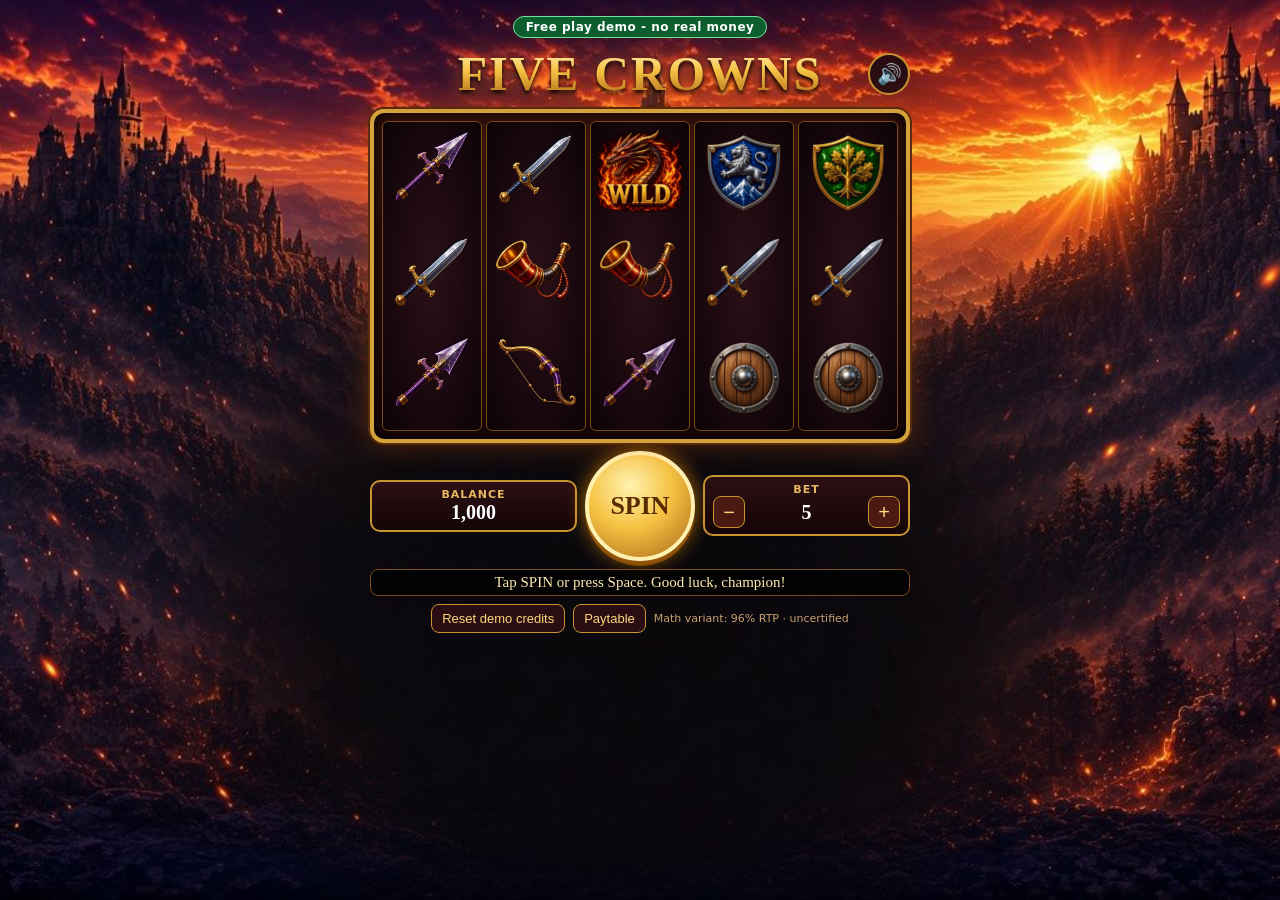
==== index.html @ b179dfea "Five Crowns free-play slot prototype" ====
<!doctype html>
<html lang="en"><head>
<meta charset="utf-8"><meta name="viewport" content="width=device-width,initial-scale=1,viewport-fit=cover">
<title>Five Crowns - Free Play Demo</title>
<link rel="icon" href="assets/symbols/crest_solenthia.png">
<link rel="stylesheet" href="style.css">
</head><body>
<div id="app">
  <div class="demo-label" id="demoLabel">Free play demo - no real money</div>
  <header><h1>FIVE CROWNS</h1><button id="mute" aria-label="Mute sound">🔊</button></header>
  <div id="machine">
    <div id="reels"></div>
    <svg id="lines" viewBox="0 0 500 300" preserveAspectRatio="none"></svg>
    <div id="winMsg"></div>
  </div>
  <div id="controls">
    <div class="box"><span>BALANCE</span><b id="balance">1,000</b></div>
    <button id="spin" aria-label="Spin">SPIN</button>
    <div class="box bet"><span>BET</span><div><button id="betDown" aria-label="Lower bet">−</button><b id="bet">5</b><button id="betUp" aria-label="Raise bet">+</button></div></div>
  </div>
  <div id="status">Tap SPIN or press Space. Good luck, champion!</div>
  <div id="footer"><button id="reset">Reset demo credits</button><button id="payBtn">Paytable</button><span id="variant"></span></div>
</div>
<div id="overlay" class="hidden"></div>
<canvas id="fx"></canvas>
<script src="math.js"></script><script src="configs.js"></script><script src="game.js"></script>
</body></html>
---- style.css ----
*{box-sizing:border-box;-webkit-tap-highlight-color:transparent}
html,body{margin:0;height:100%;background:#120608;color:#ffe9b0;font-family:Georgia,"Times New Roman",serif;overflow-x:hidden}
body{background:#120608 url(assets/background.jpg) center/cover fixed}
#app{max-width:560px;margin:0 auto;padding:8px 10px calc(14px + env(safe-area-inset-bottom));display:flex;flex-direction:column;gap:8px;min-height:100%}
.demo-label{align-self:center;background:#0d5e2e;color:#fff;border:1px solid #6fe39a;border-radius:20px;padding:3px 12px;font:bold 12px system-ui,sans-serif;letter-spacing:.5px}
header{display:flex;align-items:center;justify-content:center;position:relative}
h1{margin:0;font-size:clamp(30px,9vw,48px);letter-spacing:2px;background:linear-gradient(#fff6c8,#f5c242 45%,#a8661a);-webkit-background-clip:text;background-clip:text;color:transparent;filter:drop-shadow(0 3px 2px #000) drop-shadow(0 0 10px #ff7a1a88)}
#mute{position:absolute;right:0;font-size:20px;background:#2a0d12;border:2px solid #c9932e;border-radius:50%;width:42px;height:42px;color:#fff}
#machine{position:relative;padding:8px;border-radius:14px;background:linear-gradient(#3a1410,#1a0608);border:4px solid #d4a23a;box-shadow:0 0 0 2px #5a2a08,0 0 30px #ff6a0055,inset 0 0 20px #000}
#reels{display:grid;grid-template-columns:repeat(5,1fr);gap:4px;aspect-ratio:5/3}
.reel{position:relative;overflow:hidden;background:radial-gradient(#2b1018,#0c0306);border-radius:6px;border:1px solid #7a4a18}
.strip{position:absolute;left:0;right:0;top:0;will-change:transform}
.cell{height:calc(100% / 3);display:flex;align-items:center;justify-content:center}
.strip .cell{height:var(--ch)}
.cell img{width:92%;height:92%;object-fit:contain;pointer-events:none;user-select:none}
.reel.blur .strip{filter:blur(1.5px)}
.reel.antic{box-shadow:0 0 18px 4px #ffcf3a,inset 0 0 18px #ff9a00;border-color:#ffd54a}
.cell.win img{animation:glow .7s ease-in-out infinite alternate}
@keyframes glow{from{filter:drop-shadow(0 0 2px #fff6a0) brightness(1)}to{filter:drop-shadow(0 0 12px #ffd23a) drop-shadow(0 0 22px #ff8a00) brightness(1.35);transform:scale(1.07)}}
.cell.banner img{animation:unfurl .9s cubic-bezier(.2,1.6,.4,1) both, glow .6s .9s ease-in-out infinite alternate;transform-origin:top center}
@keyframes unfurl{0%{transform:scaleY(.1) rotate(-6deg)}60%{transform:scaleY(1.15) rotate(3deg)}100%{transform:scaleY(1)}}
#lines{position:absolute;inset:8px;width:calc(100% - 16px);height:calc(100% - 16px);pointer-events:none}
#lines polyline{fill:none;stroke-width:6;stroke-linecap:round;stroke-linejoin:round;filter:drop-shadow(0 0 4px #fff);animation:dash 1s linear infinite;stroke-dasharray:18 8}
@keyframes dash{to{stroke-dashoffset:-52}}
#winMsg{position:absolute;left:50%;top:50%;transform:translate(-50%,-50%) scale(0);font-size:clamp(26px,8vw,44px);font-weight:bold;color:#fff3b0;text-shadow:0 0 10px #ff9a00,0 3px 0 #6a2a00;pointer-events:none;transition:transform .35s cubic-bezier(.2,1.8,.4,1);white-space:nowrap}
#winMsg.show{transform:translate(-50%,-50%) scale(1)}
#controls{display:grid;grid-template-columns:1fr auto 1fr;gap:8px;align-items:center}
.box{background:linear-gradient(#2c0f14,#140507);border:2px solid #c9932e;border-radius:10px;padding:6px 8px;text-align:center}
.box span{display:block;font:bold 11px system-ui,sans-serif;color:#e8b860;letter-spacing:1px}
.box b{font-size:20px;color:#fff}
.bet div{display:flex;align-items:center;justify-content:space-between;gap:4px}
.bet button{width:32px;height:32px;border-radius:8px;border:1px solid #c9932e;background:#4a1a10;color:#ffd77a;font-size:20px}
#spin{width:110px;height:110px;border-radius:50%;font:bold 26px Georgia,serif;color:#5a2a00;background:radial-gradient(circle at 40% 30%,#fff3b0,#f5c242 45%,#a8661a);border:4px solid #fff0b0;box-shadow:0 0 20px #ff9a00aa,0 5px 0 #6a3a08;touch-action:manipulation}
#spin:active{transform:translateY(3px)}
#spin:disabled{filter:grayscale(.6) brightness(.7)}
#status{text-align:center;min-height:22px;font-size:15px;background:#000a;border:1px solid #7a4a18;border-radius:8px;padding:4px}
#footer{display:flex;gap:8px;justify-content:center;align-items:center;flex-wrap:wrap}
#footer button{background:#2a0d12;color:#ffd77a;border:1px solid #c9932e;border-radius:8px;padding:6px 10px;font-size:13px}
#variant{font:11px system-ui;color:#c9a070}
#overlay{position:fixed;inset:0;z-index:10;background:#000c;display:flex;align-items:center;justify-content:center;padding:10px;overflow:auto}
#overlay.hidden{display:none}
.panel{width:min(560px,100%);border:3px solid #d4a23a;border-radius:14px;background:#1a0608 center/cover;padding:12px;text-align:center;box-shadow:0 0 40px #ff6a0088}
.panel h2{margin:4px 0 8px;font-size:clamp(24px,7vw,36px);color:#ffd77a;text-shadow:0 2px 0 #000,0 0 12px #ff8a00}
.heroes{display:grid;grid-template-columns:repeat(5,1fr);gap:6px}
.hero{border:2px solid var(--c);border-radius:10px;overflow:hidden;background:#000;padding:0;color:#fff;box-shadow:0 0 10px var(--c);transition:transform .15s}
.hero:active,.hero:hover{transform:scale(1.05)}
.hero img{width:100%;display:block;aspect-ratio:238/520;object-fit:cover;object-position:top}
.hero small{display:block;font:10px system-ui;padding:3px 1px;background:#000b}
.duel{background-image:linear-gradient(#0007,#000a),url(assets/clash_bonus.jpg)}
.duel-top{display:grid;grid-template-columns:1fr auto 1fr;gap:8px;align-items:center}
.bar{height:16px;border:2px solid #d4a23a;border-radius:9px;background:#200;overflow:hidden}
.bar i{display:block;height:100%;width:50%;transition:width .5s ease-out}
.bar.morale i{background:linear-gradient(90deg,#1e6fff,#7ad0ff)}
.bar.health i{background:linear-gradient(90deg,#ff3a1a,#ffb040)}
.lbl{font:bold 11px system-ui;letter-spacing:1px}
.multbanner{font-size:clamp(34px,10vw,52px);font-weight:bold;color:#fff3b0;background:linear-gradient(#b0201a,#5a0a08);border:3px solid #ffd77a;border-radius:8px;padding:2px 16px;text-shadow:0 2px 0 #000;min-width:110px}
.multbanner.pop{animation:pop .4s}
@keyframes pop{50%{transform:scale(1.35)}}
.arena{display:grid;grid-template-columns:1fr 1fr;gap:10px;margin:12px 0;align-items:end;min-height:180px}
.fighter{position:relative;height:200px;border-radius:10px;background:#0006 center/contain no-repeat}
.fighter.horde{background-image:url(assets/symbols/wild_dragon.png)}
.fighter.hit{animation:hit .4s}
@keyframes hit{20%{transform:translateX(8px) rotate(3deg);filter:brightness(2) saturate(3)}60%{transform:translateX(-6px)}}
.fighter.lunge{animation:lunge .4s}
@keyframes lunge{40%{transform:translateX(30px) scale(1.06)}}
.spark{position:absolute;left:50%;top:40%;font-size:56px;transform:translate(-50%,-50%);animation:spark .6s forwards;pointer-events:none}
@keyframes spark{from{opacity:1;transform:translate(-50%,-50%) scale(.3)}to{opacity:0;transform:translate(-50%,-50%) scale(2)}}
.rounds{display:inline-block;font-size:20px;font-weight:bold;background:#000c;border:2px solid #d4a23a;border-radius:20px;padding:4px 16px}
.log{min-height:24px;margin:8px 0;font-size:16px}
.panel button.big{margin-top:8px;font:bold 20px Georgia;padding:10px 26px;border-radius:30px;border:3px solid #fff0b0;background:linear-gradient(#f5c242,#a8661a);color:#3a1a00}
.paytable{display:grid;grid-template-columns:repeat(3,1fr);gap:6px;font:12px system-ui;text-align:left}
.paytable div{display:flex;gap:4px;align-items:center;background:#0008;border-radius:6px;padding:3px}
.paytable img{width:38px;height:38px}
#fx{position:fixed;inset:0;width:100%;height:100%;pointer-events:none;z-index:20}
.unfurl-banner{position:fixed;top:-10%;width:22vw;max-width:130px;z-index:15;animation:drop 1.4s cubic-bezier(.2,1.5,.4,1) forwards;transform-origin:top}
@keyframes drop{0%{transform:translateY(-100%) scaleY(.2)}70%{transform:translateY(60vh) scaleY(1.1)}100%{transform:translateY(55vh) scaleY(1)}}
@media (min-width:700px){#app{padding-top:16px}}
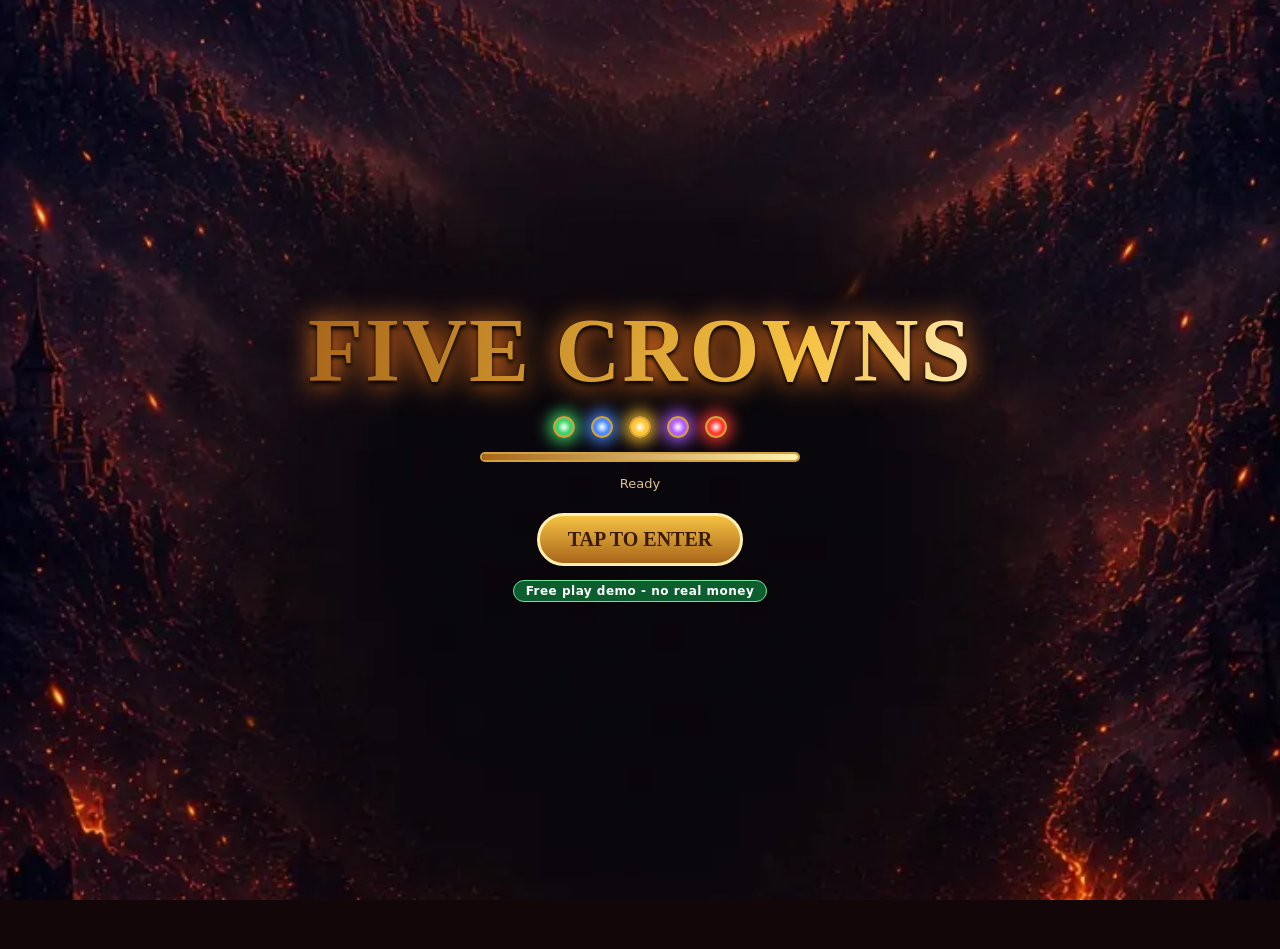
==== commit dfd8e308: "Platinum finish: Crown Collector + PICK JACKPOT, three-act bonus, cinematic chain, procedural audio," ====
--- a/index.html
+++ b/index.html
@@ -1,27 +1,71 @@
 <!doctype html>
 <html lang="en"><head>
 <meta charset="utf-8"><meta name="viewport" content="width=device-width,initial-scale=1,viewport-fit=cover">
-<title>Five Crowns - Free Play Demo</title>
+<meta name="theme-color" content="#120608">
+<title>Free Play Demo</title>
+<script src="title.js"></script>
 <link rel="icon" href="assets/symbols/crest_solenthia.png">
+<link rel="preload" href="assets/reel_frame.webp" as="image">
 <link rel="stylesheet" href="style.css">
 </head><body>
-<div id="app">
+<div id="bgL" class="bg"></div><div id="bgP" class="bg"></div>
+<canvas id="embers"></canvas>
+
+<div id="app" class="pre">
   <div class="demo-label" id="demoLabel">Free play demo - no real money</div>
-  <header><h1>FIVE CROWNS</h1><button id="mute" aria-label="Mute sound">🔊</button></header>
-  <div id="machine">
-    <div id="reels"></div>
-    <svg id="lines" viewBox="0 0 500 300" preserveAspectRatio="none"></svg>
-    <div id="winMsg"></div>
+  <header><h1 class="logo" data-title></h1></header>
+  <div id="stage">
+    <div id="machine">
+      <div id="reels"></div>
+      <svg id="lines" viewBox="0 0 500 300" preserveAspectRatio="none"></svg>
+      <img id="frame" src="assets/reel_frame.webp" alt="" draggable="false">
+      <div id="sheen"></div>
+      <div id="crowns" aria-label="Crown meters"><i></i><i></i><i></i><i></i><i></i></div>
+      <div id="gems"><i></i><i></i><i></i><i></i><i></i></div>
+    </div>
   </div>
+  <div id="ladder" aria-label="Jackpot ladder"></div>
+  <div id="winBanner" aria-live="polite"></div>
   <div id="controls">
     <div class="box"><span>BALANCE</span><b id="balance">1,000</b></div>
     <button id="spin" aria-label="Spin">SPIN</button>
     <div class="box bet"><span>BET</span><div><button id="betDown" aria-label="Lower bet">−</button><b id="bet">5</b><button id="betUp" aria-label="Raise bet">+</button></div></div>
   </div>
+  <div id="toolbar">
+    <button id="autoBtn" class="tb">AUTO</button>
+    <button id="turboBtn" class="tb" aria-pressed="false">⚡ TURBO</button>
+    <button id="musicBtn" class="tb" aria-pressed="true">♫ MUSIC</button>
+    <button id="sfxBtn" class="tb" aria-pressed="true">🔊 SFX</button>
+  </div>
   <div id="status">Tap SPIN or press Space. Good luck, champion!</div>
-  <div id="footer"><button id="reset">Reset demo credits</button><button id="payBtn">Paytable</button><span id="variant"></span></div>
+  <div id="footer">
+    <button id="reset" class="fbtn">↺ Reset credits</button>
+    <button id="payBtn" class="fbtn">📜 Paytable</button>
+    <button id="histBtn" class="fbtn">🏆 Win history</button>
+  </div>
+  <div id="meta"><span id="counter">Spins 0 · Hits 0</span> · <span id="variant"></span></div>
 </div>
+
 <div id="overlay" class="hidden"></div>
+<div id="cine" class="hidden"></div>
+<div id="celebrate" class="hidden"></div>
+<div id="flash"></div>
 <canvas id="fx"></canvas>
-<script src="math.js"></script><script src="configs.js"></script><script src="game.js"></script>
+
+<div id="loader">
+  <video id="introVideo" muted playsinline preload="auto"></video>
+  <div id="loadCode">
+    <h1 class="logo forge" data-title></h1>
+    <div class="lgems"><i style="--g:#3fd46a"></i><i style="--g:#4a8cff"></i><i style="--g:#ffc531"></i><i style="--g:#b45cff"></i><i style="--g:#ff3b30"></i></div>
+    <div class="lbar"><i id="lbarFill"></i></div>
+    <div id="lpct">Loading 0%</div>
+    <button id="enter" class="big hidden">TAP TO ENTER</button>
+    <div class="demo-label">Free play demo - no real money</div>
+  </div>
+  <button id="skipIntro" class="skip">Skip ▸▸</button>
+</div>
+
+<script src="features.js"></script>
+<script src="math.js"></script><script src="configs.js"></script>
+<script src="fx.js"></script><script src="audio.js"></script><script src="game.js"></script>
 </body></html>
--- a/style.css
+++ b/style.css
@@ -1,77 +1,275 @@
 *{box-sizing:border-box;-webkit-tap-highlight-color:transparent}
-html,body{margin:0;height:100%;background:#120608;color:#ffe9b0;font-family:Georgia,"Times New Roman",serif;overflow-x:hidden}
-body{background:#120608 url(assets/background.jpg) center/cover fixed}
-#app{max-width:560px;margin:0 auto;padding:8px 10px calc(14px + env(safe-area-inset-bottom));display:flex;flex-direction:column;gap:8px;min-height:100%}
-.demo-label{align-self:center;background:#0d5e2e;color:#fff;border:1px solid #6fe39a;border-radius:20px;padding:3px 12px;font:bold 12px system-ui,sans-serif;letter-spacing:.5px}
-header{display:flex;align-items:center;justify-content:center;position:relative}
-h1{margin:0;font-size:clamp(30px,9vw,48px);letter-spacing:2px;background:linear-gradient(#fff6c8,#f5c242 45%,#a8661a);-webkit-background-clip:text;background-clip:text;color:transparent;filter:drop-shadow(0 3px 2px #000) drop-shadow(0 0 10px #ff7a1a88)}
-#mute{position:absolute;right:0;font-size:20px;background:#2a0d12;border:2px solid #c9932e;border-radius:50%;width:42px;height:42px;color:#fff}
-#machine{position:relative;padding:8px;border-radius:14px;background:linear-gradient(#3a1410,#1a0608);border:4px solid #d4a23a;box-shadow:0 0 0 2px #5a2a08,0 0 30px #ff6a0055,inset 0 0 20px #000}
-#reels{display:grid;grid-template-columns:repeat(5,1fr);gap:4px;aspect-ratio:5/3}
-.reel{position:relative;overflow:hidden;background:radial-gradient(#2b1018,#0c0306);border-radius:6px;border:1px solid #7a4a18}
+html,body{margin:0;min-height:100%;background:#120608;color:#ffe9b0;font-family:Georgia,"Times New Roman",serif;overflow-x:hidden;overscroll-behavior:none}
+button{font-family:inherit;cursor:pointer;touch-action:manipulation}
+.hidden{display:none!important}
+/* ---------- backgrounds (orientation crossfade, JS aligns the dark band to the reels) ---------- */
+.bg{position:fixed;left:0;top:0;width:100vw;height:100vh;background-repeat:no-repeat;transition:opacity .8s ease;z-index:-2;will-change:opacity}
+#bgL{background-image:url(assets/background.webp)}
+#bgP{background-image:url(assets/background_portrait.webp)}
+body.portrait #bgL,body.landscape #bgP{opacity:0}
+#embers{position:fixed;inset:0;width:100vw;height:100vh;z-index:-1;pointer-events:none}
+/* ---------- layout ---------- */
+#app{max-width:640px;margin:0 auto;padding:6px 10px calc(10px + env(safe-area-inset-bottom));display:flex;flex-direction:column;gap:7px;min-height:100svh;transition:opacity .4s}
+#app.pre{opacity:0}
+#app.orient{opacity:.35}
+.demo-label{align-self:center;background:#0d5e2e;color:#fff;border:1px solid #6fe39a;border-radius:20px;padding:3px 12px;font:bold 12px system-ui,sans-serif;letter-spacing:.5px;text-align:center}
+header{display:flex;justify-content:center}
+.logo{margin:0;font-size:clamp(30px,9vw,50px);letter-spacing:2px;background:linear-gradient(100deg,#a8661a 0%,#f5c242 30%,#fff8d8 45%,#f5c242 60%,#a8661a 100%);background-size:250% 100%;-webkit-background-clip:text;background-clip:text;color:transparent;filter:drop-shadow(0 3px 2px #000) drop-shadow(0 0 10px #ff7a1a88);animation:logosheen 5s linear infinite}
+@keyframes logosheen{from{background-position:120% 0}to{background-position:-130% 0}}
+#stage{display:flex;justify-content:center}
+#machine{position:relative;flex:none;width:min(122vw,780px,calc((100svh - 300px) * 1.7778));aspect-ratio:1280/720;margin:-2% 0}
+#reels{position:absolute;left:12.66%;top:19.31%;width:74.53%;height:67.78%;display:grid;grid-template-columns:repeat(5,1fr);column-gap:.94%;background:radial-gradient(#2b1018,#090204)}
+#frame{position:absolute;inset:0;width:100%;height:100%;pointer-events:none;user-select:none;filter:drop-shadow(0 6px 12px #000c)}
+#sheen{position:absolute;inset:0;pointer-events:none;-webkit-mask:url(assets/reel_frame.webp) center/100% 100%;mask:url(assets/reel_frame.webp) center/100% 100%;background:linear-gradient(105deg,transparent 35%,#fff9 48%,#fff 50%,#fff9 52%,transparent 65%);background-size:300% 100%;mix-blend-mode:overlay;animation:sheen 6s ease-in-out infinite}
+@keyframes sheen{0%,60%{background-position:120% 0}100%{background-position:-120% 0}}
+#gems i{position:absolute;width:5%;aspect-ratio:1;border-radius:50%;transform:translate(-50%,-50%);pointer-events:none;opacity:0;background:radial-gradient(#fff 0,var(--g) 35%,transparent 70%);mix-blend-mode:screen}
+#gems i:nth-child(1){left:22.1%;top:13.9%;--g:#3fd46a}#gems i:nth-child(2){left:35.7%;top:15%;--g:#4a8cff}#gems i:nth-child(3){left:49.7%;top:13.9%;--g:#ffc531;width:7%}#gems i:nth-child(4){left:64%;top:15%;--g:#b45cff}#gems i:nth-child(5){left:77.9%;top:13.9%;--g:#ff3b30}
+#gems.pulse i{animation:gem .7s ease-out}
+#gems.pulse i:nth-child(2){animation-delay:.06s}#gems.pulse i:nth-child(3){animation-delay:.12s}#gems.pulse i:nth-child(4){animation-delay:.18s}#gems.pulse i:nth-child(5){animation-delay:.24s}
+@keyframes gem{0%{opacity:0;transform:translate(-50%,-50%) scale(.5)}35%{opacity:1;transform:translate(-50%,-50%) scale(1.8)}100%{opacity:0;transform:translate(-50%,-50%) scale(1)}}
+/* ---------- reels ---------- */
+.reel{position:relative;overflow:hidden;contain:strict}
 .strip{position:absolute;left:0;right:0;top:0;will-change:transform}
-.cell{height:calc(100% / 3);display:flex;align-items:center;justify-content:center}
-.strip .cell{height:var(--ch)}
-.cell img{width:92%;height:92%;object-fit:contain;pointer-events:none;user-select:none}
-.reel.blur .strip{filter:blur(1.5px)}
-.reel.antic{box-shadow:0 0 18px 4px #ffcf3a,inset 0 0 18px #ff9a00;border-color:#ffd54a}
-.cell.win img{animation:glow .7s ease-in-out infinite alternate}
-@keyframes glow{from{filter:drop-shadow(0 0 2px #fff6a0) brightness(1)}to{filter:drop-shadow(0 0 12px #ffd23a) drop-shadow(0 0 22px #ff8a00) brightness(1.35);transform:scale(1.07)}}
-.cell.banner img{animation:unfurl .9s cubic-bezier(.2,1.6,.4,1) both, glow .6s .9s ease-in-out infinite alternate;transform-origin:top center}
+.cell{height:var(--ch,33.33%);display:flex;align-items:center;justify-content:center;position:relative}
+.cell img{width:96%;height:96%;object-fit:contain;pointer-events:none;user-select:none}
+.reel.spinning .cell img{transform:scaleY(1.18);opacity:.82;filter:brightness(1.1)}
+.reel.spinning::after{content:"";position:absolute;inset:0;background:linear-gradient(#000a,transparent 22%,transparent 78%,#000a);pointer-events:none}
+.reel.antic{box-shadow:inset 0 0 18px 6px #ffcf3a}
+.reel.antic::before{content:"";position:absolute;inset:0;z-index:2;pointer-events:none;background:linear-gradient(0deg,transparent,#ffb40055,transparent);background-size:100% 200%;animation:anticbeam .5s linear infinite}
+@keyframes anticbeam{from{background-position:0 0}to{background-position:0 -200%}}
+.reel.drop .strip{animation:reeldrop .55s cubic-bezier(.3,1.5,.5,1) both}
+@keyframes reeldrop{from{transform:translateY(-110%)}}
+.cell.land img{animation:land .38s cubic-bezier(.3,1.8,.5,1)}
+@keyframes land{0%{transform:translateY(-8%) scale(.92);filter:brightness(1.8)}100%{transform:none;filter:none}}
+.cell.win img{animation:pulse .75s ease-in-out infinite alternate}
+.cell.win.crest img{animation:crestpulse .6s ease-in-out infinite alternate}
+@keyframes pulse{from{filter:drop-shadow(0 0 2px #fff6a0)}to{filter:drop-shadow(0 0 10px #ffd23a) drop-shadow(0 0 18px #ff8a00) brightness(1.3);transform:scale(1.07)}}
+@keyframes crestpulse{from{transform:scale(1);filter:drop-shadow(0 0 3px #fff)}to{transform:scale(1.13);filter:drop-shadow(0 0 14px #ffe066) drop-shadow(0 0 26px #ff9a00) brightness(1.4)}}
+.cell.dim img{opacity:.35;filter:grayscale(.5)}
+.cell.banner img{animation:unfurl .9s cubic-bezier(.2,1.6,.4,1) both;transform-origin:top center}
+.cell.bflash img{animation:bflash .3s ease-in-out 4 alternate}
 @keyframes unfurl{0%{transform:scaleY(.1) rotate(-6deg)}60%{transform:scaleY(1.15) rotate(3deg)}100%{transform:scaleY(1)}}
-#lines{position:absolute;inset:8px;width:calc(100% - 16px);height:calc(100% - 16px);pointer-events:none}
-#lines polyline{fill:none;stroke-width:6;stroke-linecap:round;stroke-linejoin:round;filter:drop-shadow(0 0 4px #fff);animation:dash 1s linear infinite;stroke-dasharray:18 8}
-@keyframes dash{to{stroke-dashoffset:-52}}
-#winMsg{position:absolute;left:50%;top:50%;transform:translate(-50%,-50%) scale(0);font-size:clamp(26px,8vw,44px);font-weight:bold;color:#fff3b0;text-shadow:0 0 10px #ff9a00,0 3px 0 #6a2a00;pointer-events:none;transition:transform .35s cubic-bezier(.2,1.8,.4,1);white-space:nowrap}
-#winMsg.show{transform:translate(-50%,-50%) scale(1)}
+@keyframes bflash{from{filter:brightness(1)}to{filter:brightness(2.2) drop-shadow(0 0 16px #ffd23a);transform:scale(1.12)}}
+.firecol{position:absolute;inset:0;z-index:3;pointer-events:none;background:url(assets/vfx/dragonfire.jpg) center/cover;mix-blend-mode:screen;animation:firecol 1.3s ease-out forwards}
+@keyframes firecol{0%{opacity:0;transform:translateY(60%) scaleY(.4)}25%{opacity:1}100%{opacity:0;transform:translateY(-40%) scaleY(1.3)}}
+#lines{position:absolute;left:12.66%;top:19.31%;width:74.53%;height:67.78%;pointer-events:none;overflow:visible}
+#lines .glow{fill:none;stroke-width:16;stroke-opacity:.45;stroke-linecap:round;stroke-linejoin:round;filter:blur(3px)}
+#lines .core{fill:none;stroke:#fff;stroke-width:4;stroke-linecap:round;stroke-linejoin:round}
+#lines .draw{stroke-dasharray:1000;stroke-dashoffset:1000;animation:draw .5s ease-out forwards}
+@keyframes draw{to{stroke-dashoffset:0}}
+/* ---------- win banner ---------- */
+#winBanner{align-self:center;min-height:38px;padding:2px 22px;font-size:clamp(20px,6vw,30px);font-weight:bold;color:#fff3b0;text-shadow:0 0 10px #ff9a00,0 2px 0 #6a2a00;background:linear-gradient(90deg,transparent,#7a1a0acc 15%,#b0301a 50%,#7a1a0acc 85%,transparent);transform:scaleX(0);transition:transform .3s cubic-bezier(.2,1.6,.4,1);white-space:nowrap}
+#winBanner.show{transform:scaleX(1)}
+/* ---------- controls ---------- */
 #controls{display:grid;grid-template-columns:1fr auto 1fr;gap:8px;align-items:center}
 .box{background:linear-gradient(#2c0f14,#140507);border:2px solid #c9932e;border-radius:10px;padding:6px 8px;text-align:center}
 .box span{display:block;font:bold 11px system-ui,sans-serif;color:#e8b860;letter-spacing:1px}
-.box b{font-size:20px;color:#fff}
+.box b{font-size:20px;color:#fff;font-variant-numeric:tabular-nums}
 .bet div{display:flex;align-items:center;justify-content:space-between;gap:4px}
-.bet button{width:32px;height:32px;border-radius:8px;border:1px solid #c9932e;background:#4a1a10;color:#ffd77a;font-size:20px}
-#spin{width:110px;height:110px;border-radius:50%;font:bold 26px Georgia,serif;color:#5a2a00;background:radial-gradient(circle at 40% 30%,#fff3b0,#f5c242 45%,#a8661a);border:4px solid #fff0b0;box-shadow:0 0 20px #ff9a00aa,0 5px 0 #6a3a08;touch-action:manipulation}
+.bet button{width:36px;height:36px;border-radius:8px;border:1px solid #c9932e;background:#4a1a10;color:#ffd77a;font-size:22px}
+#spin{width:104px;height:104px;border-radius:50%;font:bold 26px Georgia,serif;color:#5a2a00;background:radial-gradient(circle at 40% 30%,#fff3b0,#f5c242 45%,#a8661a);border:4px solid #fff0b0;box-shadow:0 0 20px #ff9a00aa,0 5px 0 #6a3a08}
 #spin:active{transform:translateY(3px)}
+#spin.stop{background:radial-gradient(circle at 40% 30%,#ffb0a0,#d0301a 45%,#6a0a08);color:#fff;border-color:#ffc0b0}
+#spin.auto{font-size:18px}
 #spin:disabled{filter:grayscale(.6) brightness(.7)}
-#status{text-align:center;min-height:22px;font-size:15px;background:#000a;border:1px solid #7a4a18;border-radius:8px;padding:4px}
-#footer{display:flex;gap:8px;justify-content:center;align-items:center;flex-wrap:wrap}
-#footer button{background:#2a0d12;color:#ffd77a;border:1px solid #c9932e;border-radius:8px;padding:6px 10px;font-size:13px}
-#variant{font:11px system-ui;color:#c9a070}
+#toolbar{display:flex;gap:6px;justify-content:center;flex-wrap:wrap}
+.tb{background:#2a0d12;color:#ffd77a;border:2px solid #8a5a20;border-radius:20px;padding:7px 12px;font:bold 13px system-ui,sans-serif}
+.tb[aria-pressed=true]{background:#5a2a08;border-color:#ffd77a;color:#fff;box-shadow:0 0 8px #ffb40088}
+.tb.on{background:#0d5e2e;border-color:#6fe39a;color:#fff}
+#status{text-align:center;min-height:24px;font-size:15px;background:#000b;border:1px solid #7a4a18;border-radius:8px;padding:4px}
+#footer{display:flex;gap:8px;justify-content:center;flex-wrap:wrap}
+.fbtn{background:linear-gradient(#f5c242,#a8661a);color:#2a1000;border:2px solid #fff0b0;border-radius:10px;padding:10px 14px;font:bold 15px system-ui,sans-serif;min-height:44px;box-shadow:0 3px 0 #5a3008}
+#meta{text-align:center;font:12px system-ui;color:#e0c090}
+/* ---------- overlays / panels ---------- */
 #overlay{position:fixed;inset:0;z-index:10;background:#000c;display:flex;align-items:center;justify-content:center;padding:10px;overflow:auto}
-#overlay.hidden{display:none}
-.panel{width:min(560px,100%);border:3px solid #d4a23a;border-radius:14px;background:#1a0608 center/cover;padding:12px;text-align:center;box-shadow:0 0 40px #ff6a0088}
+.panel{width:min(640px,100%);border:3px solid #d4a23a;border-radius:14px;background:#1a0608;padding:12px;text-align:center;box-shadow:0 0 40px #ff6a0088;animation:slidein .35s cubic-bezier(.2,1.2,.4,1) both}
+.panel.out{animation:slideout .25s ease-in both}
+@keyframes slidein{from{transform:translateY(40px) scale(.96);opacity:0}}
+@keyframes slideout{to{transform:translateY(40px) scale(.96);opacity:0}}
 .panel h2{margin:4px 0 8px;font-size:clamp(24px,7vw,36px);color:#ffd77a;text-shadow:0 2px 0 #000,0 0 12px #ff8a00}
-.heroes{display:grid;grid-template-columns:repeat(5,1fr);gap:6px}
-.hero{border:2px solid var(--c);border-radius:10px;overflow:hidden;background:#000;padding:0;color:#fff;box-shadow:0 0 10px var(--c);transition:transform .15s}
-.hero:active,.hero:hover{transform:scale(1.05)}
-.hero img{width:100%;display:block;aspect-ratio:238/520;object-fit:cover;object-position:top}
-.hero small{display:block;font:10px system-ui;padding:3px 1px;background:#000b}
-.duel{background-image:linear-gradient(#0007,#000a),url(assets/clash_bonus.jpg)}
-.duel-top{display:grid;grid-template-columns:1fr auto 1fr;gap:8px;align-items:center}
-.bar{height:16px;border:2px solid #d4a23a;border-radius:9px;background:#200;overflow:hidden}
-.bar i{display:block;height:100%;width:50%;transition:width .5s ease-out}
+.panel .big,#loader .big{margin-top:8px;font:bold 20px Georgia;padding:12px 28px;border-radius:30px;border:3px solid #fff0b0;background:linear-gradient(#f5c242,#a8661a);color:#3a1a00}
+.paytable{display:grid;grid-template-columns:repeat(2,1fr);gap:6px;font:13px system-ui;text-align:left}
+.paytable div{display:flex;gap:6px;align-items:center;background:#0008;border-radius:6px;padding:3px}
+.paytable img{width:44px;height:44px}
+.opts{display:flex;gap:8px;justify-content:center;flex-wrap:wrap;margin:8px 0}
+.opts button{font:bold 18px system-ui;padding:10px 16px;border-radius:10px;border:2px solid #d4a23a;background:#3a1410;color:#ffd77a;min-width:64px}
+.opts label{font:15px system-ui;display:flex;gap:6px;align-items:center}
+.opts select{font:15px system-ui;padding:4px}
+.hist{max-height:50vh;overflow:auto;text-align:left;font:14px system-ui}
+.hist div{display:flex;justify-content:space-between;border-bottom:1px solid #5a2a18;padding:5px 2px}
+/* ---------- cinematic layer (bonus) ---------- */
+#cine{position:fixed;inset:0;z-index:12;background:#000;overflow:hidden;display:flex;flex-direction:column;align-items:center;justify-content:center;touch-action:manipulation}
+#cine video,#loader video{position:absolute;inset:0;width:100%;height:100%;object-fit:cover;object-position:center}
+.skip{position:absolute;right:12px;top:calc(12px + env(safe-area-inset-top));z-index:30;background:#000a;color:#fff;border:1px solid #fff8;border-radius:20px;padding:8px 14px;font:bold 14px system-ui}
+.speedhint{position:absolute;left:50%;bottom:calc(14px + env(safe-area-inset-bottom));transform:translateX(-50%);z-index:30;font:12px system-ui;color:#fffa;background:#0008;padding:4px 10px;border-radius:12px;white-space:nowrap}
+.push{position:absolute;inset:-5%;background:url(assets/bonus_transition_notext.webp) center/cover;animation:push 2.6s cubic-bezier(.5,0,.2,1) forwards}
+@keyframes push{0%{transform:scale(1.05);filter:brightness(.4)}40%{filter:brightness(1.2)}100%{transform:scale(2.2);filter:brightness(1.8)}}
+.ctitle{position:relative;z-index:2;font-size:clamp(40px,12vw,96px);text-align:center;line-height:.95;font-weight:bold;color:transparent;background:linear-gradient(#fff8d8,#f5c242 50%,#a8661a);-webkit-background-clip:text;background-clip:text;filter:drop-shadow(0 4px 2px #000) drop-shadow(0 0 22px #ff9a00);animation:ctitle 2.4s cubic-bezier(.2,1.4,.4,1) both}
+@keyframes ctitle{0%{transform:scale(3);opacity:0}25%{transform:scale(1);opacity:1}85%{transform:scale(1.08);opacity:1}100%{transform:scale(1.4);opacity:0}}
+.burn{position:absolute;inset:0;z-index:3;pointer-events:none;background:radial-gradient(circle,transparent 0,transparent var(--r),#ff9a00 calc(var(--r) + 2%),#3a0800 calc(var(--r) + 6%),#000 calc(var(--r) + 9%))}
+.gate{position:absolute;top:0;bottom:0;width:51%;background:url(assets/bonus_transition_notext.webp) center/cover;z-index:5}
+.gate.l{left:0;background-position:left center;animation:gatel .7s cubic-bezier(.6,0,.4,1) both}
+.gate.r{right:0;background-position:right center;animation:gater .7s cubic-bezier(.6,0,.4,1) both}
+@keyframes gatel{from{transform:translateX(-100%)}}@keyframes gater{from{transform:translateX(100%)}}
+.scene{position:relative;width:min(1100px,100%);max-height:100%;overflow:auto;padding:10px;text-align:center;animation:slideL .5s cubic-bezier(.2,1.1,.4,1) both}
+@keyframes slideL{from{transform:translateX(100%);opacity:0}}
+.scene h2{margin:4px 0;font-size:clamp(26px,7vw,48px);color:#ffd77a;text-shadow:0 3px 0 #000,0 0 14px #ff8a00}
+.callout{display:inline-block;margin:4px;padding:6px 14px;border-radius:8px;font:bold clamp(14px,4vw,20px) system-ui;letter-spacing:1px;animation:callout .8s cubic-bezier(.2,1.8,.4,1) both}
+.callout.rounds{background:#0d5e2e;border:2px solid #6fe39a;color:#fff}
+.callout.shield{background:#123a7a;border:2px solid #7ab0ff;color:#fff}
+@keyframes callout{from{transform:scale(0) rotate(-8deg)}}
+.hs{position:relative;width:100%;aspect-ratio:1280/620;background:url(assets/hero_select_bg_notitle.webp) center/100% 100%;border-radius:10px;box-shadow:0 0 30px #000}
+.hs button{position:absolute;top:0;height:95%;width:19%;background:transparent;border:0;border-radius:14px;padding:0}
+.hs button:hover,.hs button:focus-visible,.hs button.picked{box-shadow:0 0 0 3px #fff,0 0 30px 8px var(--c)}
+.hs button.picked{animation:picked .6s ease-out}
+@keyframes picked{40%{transform:scale(1.08);filter:brightness(1.8)}}
+.hcap{display:grid;grid-template-columns:repeat(5,1fr);gap:4px;margin-top:6px}
+.hcap div{background:#000c;border:2px solid var(--c);border-radius:8px;padding:4px 2px;font:bold clamp(11px,3.2vw,16px) system-ui;color:#fff;line-height:1.25}
+.hcap small{display:block;font-weight:normal;font-size:clamp(10px,2.8vw,13px);color:var(--c)}
+.note{font:13px system-ui;opacity:.85;margin:6px 0 0}
+/* versus */
+.vs{position:absolute;inset:0;display:grid;grid-template-columns:1fr auto 1fr;align-items:center;background:radial-gradient(#5a1a08,#000 70%)}
+.vs .side{display:flex;flex-direction:column;align-items:center;gap:8px}
+.vs .side img{height:min(60vh,70vw);max-width:44vw;object-fit:contain}
+.vs .hero img{border-radius:12px;border:3px solid var(--c);box-shadow:0 0 30px var(--c);object-fit:cover;height:min(52vh,60vw);aspect-ratio:220/370}
+.vs .hero{animation:vsL .5s cubic-bezier(.2,1.2,.4,1) both}.vs .horde{animation:vsR .5s .15s cubic-bezier(.2,1.2,.4,1) both}
+@keyframes vsL{from{transform:translateX(-120%)}}@keyframes vsR{from{transform:translateX(120%)}}
+.vs .name{font:bold clamp(14px,4vw,24px) Georgia;color:#fff;text-shadow:0 2px 0 #000;background:#000a;padding:4px 10px;border-radius:6px;text-align:center}
+.vs .vsword{font:bold clamp(50px,16vw,120px) Georgia;color:#ffd77a;text-shadow:0 0 20px #ff5a00,0 4px 0 #000;animation:vsslam .5s .45s cubic-bezier(.2,1.8,.4,1) both}
+@keyframes vsslam{from{transform:scale(4);opacity:0}}
+/* duel */
+.duel{position:absolute;inset:0;background:#000 url(assets/duel_arena_bg_balanced.webp) center/cover;display:flex;flex-direction:column;padding:calc(8px + env(safe-area-inset-top)) 6% calc(8px + env(safe-area-inset-bottom))}
+.hud{display:grid;grid-template-columns:1fr auto 1fr;gap:10px;align-items:start}
+.hud .grp{display:flex;flex-direction:column;gap:3px}
+.lbl{font:bold clamp(10px,2.8vw,13px) system-ui;letter-spacing:1px;color:#fff;text-shadow:0 1px 2px #000;text-align:left}
+.grp.right .lbl{text-align:right}
+.bar{height:14px;border:2px solid #d4a23a;border-radius:9px;background:#200a;overflow:hidden}
+.bar i{display:block;height:100%;width:100%;transition:width .5s ease-out;transform-origin:left}
 .bar.morale i{background:linear-gradient(90deg,#1e6fff,#7ad0ff)}
-.bar.health i{background:linear-gradient(90deg,#ff3a1a,#ffb040)}
-.lbl{font:bold 11px system-ui;letter-spacing:1px}
-.multbanner{font-size:clamp(34px,10vw,52px);font-weight:bold;color:#fff3b0;background:linear-gradient(#b0201a,#5a0a08);border:3px solid #ffd77a;border-radius:8px;padding:2px 16px;text-shadow:0 2px 0 #000;min-width:110px}
+.bar.hp i{background:linear-gradient(90deg,#20b040,#a0ff60)}
+.bar.horde i{background:linear-gradient(90deg,#ff3a1a,#ffb040)}
+.multbanner{font-size:clamp(30px,9vw,56px);font-weight:bold;color:#fff3b0;background:linear-gradient(#b0201a,#5a0a08);border:3px solid #ffd77a;border-radius:8px;padding:0 14px;text-shadow:0 2px 0 #000;min-width:100px;text-align:center}
 .multbanner.pop{animation:pop .4s}
 @keyframes pop{50%{transform:scale(1.35)}}
-.arena{display:grid;grid-template-columns:1fr 1fr;gap:10px;margin:12px 0;align-items:end;min-height:180px}
-.fighter{position:relative;height:200px;border-radius:10px;background:#0006 center/contain no-repeat}
-.fighter.horde{background-image:url(assets/symbols/wild_dragon.png)}
-.fighter.hit{animation:hit .4s}
-@keyframes hit{20%{transform:translateX(8px) rotate(3deg);filter:brightness(2) saturate(3)}60%{transform:translateX(-6px)}}
-.fighter.lunge{animation:lunge .4s}
-@keyframes lunge{40%{transform:translateX(30px) scale(1.06)}}
-.spark{position:absolute;left:50%;top:40%;font-size:56px;transform:translate(-50%,-50%);animation:spark .6s forwards;pointer-events:none}
-@keyframes spark{from{opacity:1;transform:translate(-50%,-50%) scale(.3)}to{opacity:0;transform:translate(-50%,-50%) scale(2)}}
-.rounds{display:inline-block;font-size:20px;font-weight:bold;background:#000c;border:2px solid #d4a23a;border-radius:20px;padding:4px 16px}
-.log{min-height:24px;margin:8px 0;font-size:16px}
-.panel button.big{margin-top:8px;font:bold 20px Georgia;padding:10px 26px;border-radius:30px;border:3px solid #fff0b0;background:linear-gradient(#f5c242,#a8661a);color:#3a1a00}
-.paytable{display:grid;grid-template-columns:repeat(3,1fr);gap:6px;font:12px system-ui;text-align:left}
-.paytable div{display:flex;gap:4px;align-items:center;background:#0008;border-radius:6px;padding:3px}
-.paytable img{width:38px;height:38px}
-#fx{position:fixed;inset:0;width:100%;height:100%;pointer-events:none;z-index:20}
-.unfurl-banner{position:fixed;top:-10%;width:22vw;max-width:130px;z-index:15;animation:drop 1.4s cubic-bezier(.2,1.5,.4,1) forwards;transform-origin:top}
-@keyframes drop{0%{transform:translateY(-100%) scaleY(.2)}70%{transform:translateY(60vh) scaleY(1.1)}100%{transform:translateY(55vh) scaleY(1)}}
-@media (min-width:700px){#app{padding-top:16px}}
+.arena{flex:1;display:grid;grid-template-columns:1fr 1fr;align-items:end;gap:4%;min-height:0;position:relative}
+.fighter{position:relative;height:100%;max-height:62vh;display:flex;align-items:flex-end;justify-content:center}
+.fighter img.port{max-height:88%;max-width:100%;object-fit:cover;aspect-ratio:220/370;border-radius:12px;border:3px solid var(--c);box-shadow:0 0 25px var(--c)}
+.fighter img.champ{max-height:100%;max-width:100%;object-fit:contain;filter:drop-shadow(0 0 18px #ff3a0088)}
+.fighter.hit{animation:hit .45s}
+@keyframes hit{20%{transform:translateX(10px) rotate(2deg);filter:brightness(2.2) saturate(2)}60%{transform:translateX(-6px)}}
+.fighter.lungeR{animation:lungeR .4s}.fighter.lungeL{animation:lungeL .4s}
+@keyframes lungeR{40%{transform:translateX(25%) scale(1.06)}}@keyframes lungeL{40%{transform:translateX(-25%) scale(1.06)}}
+.vfx{position:absolute;left:50%;top:45%;width:110%;aspect-ratio:384/432;transform:translate(-50%,-50%);mix-blend-mode:screen;pointer-events:none;z-index:4;animation:vfx .7s ease-out forwards}
+.vfx.big{width:160%;animation-duration:1s}
+@keyframes vfx{0%{opacity:0;transform:translate(-50%,-50%) scale(.4) rotate(-10deg)}25%{opacity:1}100%{opacity:0;transform:translate(-50%,-50%) scale(1.25) rotate(4deg)}}
+.dfoot{display:flex;flex-direction:column;align-items:center;gap:4px}
+.rounds{font-size:clamp(16px,4.5vw,22px);font-weight:bold;background:#000c;border:2px solid #d4a23a;border-radius:20px;padding:3px 16px}
+.log{min-height:24px;font-size:clamp(14px,4vw,18px);text-shadow:0 2px 2px #000;background:#0009;padding:2px 10px;border-radius:8px}
+.shieldtag{font:bold 12px system-ui;color:#9cf;text-align:right}
+/* total */
+.total{position:absolute;inset:0;display:flex;flex-direction:column;align-items:center;justify-content:center;gap:10px;background:radial-gradient(#5a2a08cc,#000e 70%)}
+.total .vic{width:min(60vw,320px);aspect-ratio:384/432;background:url(assets/vfx/victory.jpg) center/cover;mix-blend-mode:screen;animation:vicin .9s cubic-bezier(.2,1.6,.4,1) both}
+@keyframes vicin{from{transform:scale(.2) rotate(-20deg);opacity:0}}
+.total .amt{font:bold clamp(40px,13vw,84px) Georgia;color:#fff3b0;text-shadow:0 0 18px #ff9a00,0 4px 0 #6a2a00;font-variant-numeric:tabular-nums}
+.total .calc{font:16px system-ui;color:#fff}
+/* ---------- celebrations ---------- */
+#celebrate{position:fixed;inset:0;z-index:15;display:flex;flex-direction:column;align-items:center;justify-content:center;background:radial-gradient(#3a1004aa,#000c 70%);gap:6px}
+#celebrate img{width:min(86vw,560px);animation:titlepop .7s cubic-bezier(.2,1.7,.4,1) both,throb 1.2s .7s ease-in-out infinite alternate}
+@keyframes titlepop{0%{transform:scale(0) rotate(-12deg);opacity:0}70%{transform:scale(1.18) rotate(2deg);opacity:1}100%{transform:scale(1)}}
+@keyframes throb{to{transform:scale(1.05)}}
+#celebrate .amt{font:bold clamp(36px,11vw,72px) Georgia;color:#fff3b0;text-shadow:0 0 18px #ff9a00,0 4px 0 #6a2a00;font-variant-numeric:tabular-nums}
+#flash{position:fixed;inset:0;z-index:40;pointer-events:none;opacity:0;background:#fff}
+#fx{position:fixed;inset:0;width:100%;height:100%;pointer-events:none;z-index:41}
+/* ---------- loader ---------- */
+#loader{position:fixed;inset:0;z-index:50;background:#000;display:flex;align-items:center;justify-content:center;overflow:hidden;transition:opacity .6s}
+#loader.out{opacity:0;pointer-events:none}
+#loadCode{position:relative;z-index:2;display:flex;flex-direction:column;align-items:center;gap:14px;opacity:0;transition:opacity .5s;padding:20px;text-align:center}
+#loader.code #loadCode{opacity:1}
+#loader.code video{opacity:0;transition:opacity .5s}
+#loader.code{background:#120608 url(assets/background_portrait.webp) center/cover}
+.forge{font-size:clamp(44px,13vw,90px)!important;animation:forge 1.6s cubic-bezier(.2,1.2,.4,1) both,logosheen 3s 1.6s linear infinite!important}
+@keyframes forge{0%{transform:scale(1.6);filter:brightness(4) blur(6px);opacity:0}60%{filter:brightness(1.8) blur(0);opacity:1}100%{transform:scale(1);filter:drop-shadow(0 3px 2px #000) drop-shadow(0 0 14px #ff7a1a)}}
+.lgems{display:flex;gap:16px}
+.lgems i{width:22px;height:22px;border-radius:50%;border:2px solid #d4a23a;background:#2a1a10;transition:background .3s,box-shadow .3s}
+.lgems i.lit{background:radial-gradient(#fff,var(--g) 50%);box-shadow:0 0 16px 4px var(--g)}
+.lbar{width:min(70vw,320px);height:10px;border:2px solid #d4a23a;border-radius:6px;overflow:hidden;background:#0008}
+.lbar i{display:block;height:100%;width:0;background:linear-gradient(90deg,#a8661a,#fff3b0);transition:width .2s}
+#lpct{font:13px system-ui;color:#e0c090}
+#enter{animation:enterpulse 1s ease-in-out infinite alternate}
+@keyframes enterpulse{to{transform:scale(1.07);box-shadow:0 0 24px #ffb400}}
+/* frame slam-in */
+#app.enter #machine{animation:slam .6s cubic-bezier(.3,1.6,.5,1) both}
+@keyframes slam{0%{transform:scale(1.8);opacity:0}60%{transform:scale(.96);opacity:1}100%{transform:scale(1)}}
+/* ---------- landscape phones ---------- */
+@media (orientation:landscape) and (max-height:520px){
+  #app{max-width:none;display:grid;grid-template-columns:1fr minmax(230px,32%);grid-template-rows:auto auto 1fr auto auto;gap:4px 10px;padding-top:4px}
+  .demo-label{grid-column:1/-1}
+  header{display:none}
+  #stage{grid-column:1;grid-row:2/6;align-items:center}
+  #machine{width:min(100%,calc((100svh - 40px) * 1.7778));margin:0}
+  #winBanner,#controls,#toolbar,#status,#footer,#meta{grid-column:2}
+  #spin{width:80px;height:80px;font-size:20px}
+  .fbtn{padding:6px 8px;font-size:13px;min-height:36px}
+  #status{font-size:13px}
+}
+@media (orientation:landscape) and (min-height:521px){ #app{max-width:900px} #machine{width:min(100%,calc((100svh - 330px) * 1.7778))} }
+@media (prefers-reduced-motion:reduce){
+  *,*::before,*::after{animation-duration:.01ms!important;animation-iteration-count:1!important;transition-duration:.01ms!important}
+  #sheen,.reel.antic::before{display:none}
+}
+
+/* ---- Crown Collector meters (one above each reel column) ---- */
+#crowns{position:absolute;left:0;right:0;top:-3%;height:15%;pointer-events:none;z-index:4}
+#crowns i{position:absolute;top:0;height:100%;aspect-ratio:443/376;transform:translateX(-50%);background:url(assets/ui/crown_meter_off.webp) center bottom/contain no-repeat;filter:drop-shadow(0 2px 3px #000a)}
+#crowns i.on{background-image:url(assets/ui/crown_meter_on.webp);filter:drop-shadow(0 0 8px #ffc84a)}
+#crowns i.lit{animation:crownlit .7s cubic-bezier(.2,1.7,.4,1)}
+#crowns i:nth-child(1){left:19.9%}#crowns i:nth-child(2){left:34.9%}#crowns i:nth-child(3){left:49.9%}#crowns i:nth-child(4){left:64.9%}#crowns i:nth-child(5){left:80%}
+@keyframes crownlit{0%{transform:translateX(-50%) scale(.4);filter:brightness(3) drop-shadow(0 0 20px #fff)}60%{transform:translateX(-50%) scale(1.35)}100%{transform:translateX(-50%) scale(1)}}
+/* jackpot ladder by the reels */
+#ladder{display:flex;justify-content:center;gap:4px;margin:2px auto 0;width:min(96vw,640px)}
+.plq{position:relative;flex:1;max-width:150px}
+.plq img{width:100%;display:block}
+.plq b{position:absolute;left:24%;right:24%;top:66%;height:15%;display:flex;align-items:center;justify-content:center;font:bold clamp(9px,2.6vw,17px)/1 Georgia,serif;color:#fff6d0;text-shadow:0 1px 2px #000;white-space:nowrap}
+/* PICK JACKPOT scene */
+.scene.jp{position:absolute;inset:0;display:flex;flex-direction:column;align-items:center;gap:6px;padding:calc(10px + env(safe-area-inset-top)) 3% 10px;background:radial-gradient(ellipse at 50% 40%,#3a2408,#0b0603 75%)}
+.jptitle{margin:0;font:bold clamp(26px,8vw,48px) Georgia,serif;background:linear-gradient(#fff6c8,#f5c242 50%,#a8661a);-webkit-background-clip:text;background-clip:text;color:transparent;filter:drop-shadow(0 2px 4px #000)}
+.jplaques{display:flex;gap:4px;width:min(96vw,640px)}
+.jplaques .plq{transition:transform .3s,filter .3s}
+.jplaques .plq.bump{animation:plqbump .35s}
+.jplaques .plq.won{transform:scale(1.12);z-index:2;filter:drop-shadow(0 0 14px var(--c)) drop-shadow(0 0 28px var(--c)) brightness(1.2);animation:plqglow 1s ease-in-out infinite alternate}
+.pips{position:absolute;bottom:-6px;left:0;right:0;display:flex;justify-content:center;gap:4px}
+.pips i{width:8px;height:8px;border-radius:50%;background:#0008;border:1px solid var(--c)}
+.pips i.on{background:var(--c);box-shadow:0 0 6px var(--c)}
+@keyframes plqbump{50%{transform:scale(1.1)}}
+@keyframes plqglow{to{filter:drop-shadow(0 0 22px var(--c)) drop-shadow(0 0 40px var(--c)) brightness(1.35)}}
+.board{display:grid;grid-template-columns:repeat(4,1fr);gap:2.5%;width:min(92vw,560px,calc((100svh - 260px) * 1.0));margin-top:8px;perspective:900px}
+.tile{background:none;border:0;padding:0;aspect-ratio:373/468;cursor:pointer;-webkit-tap-highlight-color:transparent}
+.tile .in{position:relative;display:block;width:100%;height:100%;transform-style:preserve-3d;transition:transform .5s cubic-bezier(.3,1.4,.5,1)}
+.tile img{position:absolute;inset:0;width:100%;height:100%;object-fit:contain;backface-visibility:hidden;-webkit-backface-visibility:hidden}
+.tile .front{transform:rotateY(180deg)}
+.tile.flipped .in{transform:rotateY(180deg)}
+.tile:not(.flipped):active .in{transform:scale(.94)}
+.tile.dim{opacity:.45;filter:saturate(.5)}
+.tile.match img.front{filter:drop-shadow(0 0 12px var(--c)) drop-shadow(0 0 22px var(--c))}
+.tile.match{animation:plqbump .5s 2}
+.jptotal .jpwon{width:min(80vw,440px);animation:titlepop .7s cubic-bezier(.2,1.7,.4,1) both;filter:drop-shadow(0 0 22px var(--c))}
+#jpCollect{margin-top:6px;font:bold 20px Georgia;padding:12px 28px;border-radius:30px;border:3px solid #fff0b0;background:linear-gradient(#f5c242,#a8661a);color:#3a1a00}
+/* duel rim lights: hero edge light in its kingdom colour, champion in Horde red */
+.fighter#fHero img.port{border-color:var(--c);box-shadow:0 0 0 2px #fff6,0 0 18px 4px var(--c),0 0 46px 10px var(--c),inset 0 0 24px var(--c);filter:saturate(1.1) contrast(1.05)}
+.fighter#fHorde img.champ{filter:drop-shadow(0 0 4px #ff5a3a) drop-shadow(0 0 16px #ff2a00) drop-shadow(0 0 34px #ff2a0088)}
+@media (prefers-reduced-motion:reduce){.tile .in{transition:none}.jplaques .plq.won,.tile.match,#crowns i.lit{animation:none}}
+
+/* Act II: Dragon Phase crossfade; Act III: coalition assists slide in from the left */
+.fighter#fHorde{position:relative}
+.fighter#fHorde img.champ.dragon{position:absolute;bottom:0;right:-10%;max-height:115%;max-width:130%;opacity:0;transform:scaleX(1)}
+.fighter#fHorde.transform img.champ:not(.dragon){transition:opacity .9s .3s;opacity:0}
+.fighter#fHorde.transform img.champ.dragon{transition:opacity .9s .3s,transform .9s .3s;opacity:1}
+.arena{position:relative}
+.ally{position:absolute;left:0;bottom:0;height:80%;z-index:3;pointer-events:none;filter:drop-shadow(0 0 6px var(--c)) drop-shadow(0 0 22px var(--c)) drop-shadow(0 0 40px var(--c));animation:allyin 1.3s cubic-bezier(.2,.9,.3,1) both}
+@keyframes allyin{0%{transform:translateX(-110%);opacity:0}25%{opacity:1}60%{transform:translateX(35%)}85%{opacity:1}100%{transform:translateX(60%);opacity:0}}
+@media (prefers-reduced-motion:reduce){.ally{animation:none;opacity:.9}}
+
+.jptotal .plq.jpwon{flex:none;width:min(80vw,440px);max-width:none}
+.jptotal .plq.jpwon b{font-size:clamp(18px,6vw,34px)}
+#crowns i:not(.on){filter:drop-shadow(0 2px 3px #000a) brightness(1.5)}
+.duel ~ .skip,#cine .skip{top:auto!important;bottom:calc(14px + env(safe-area-inset-bottom))!important}
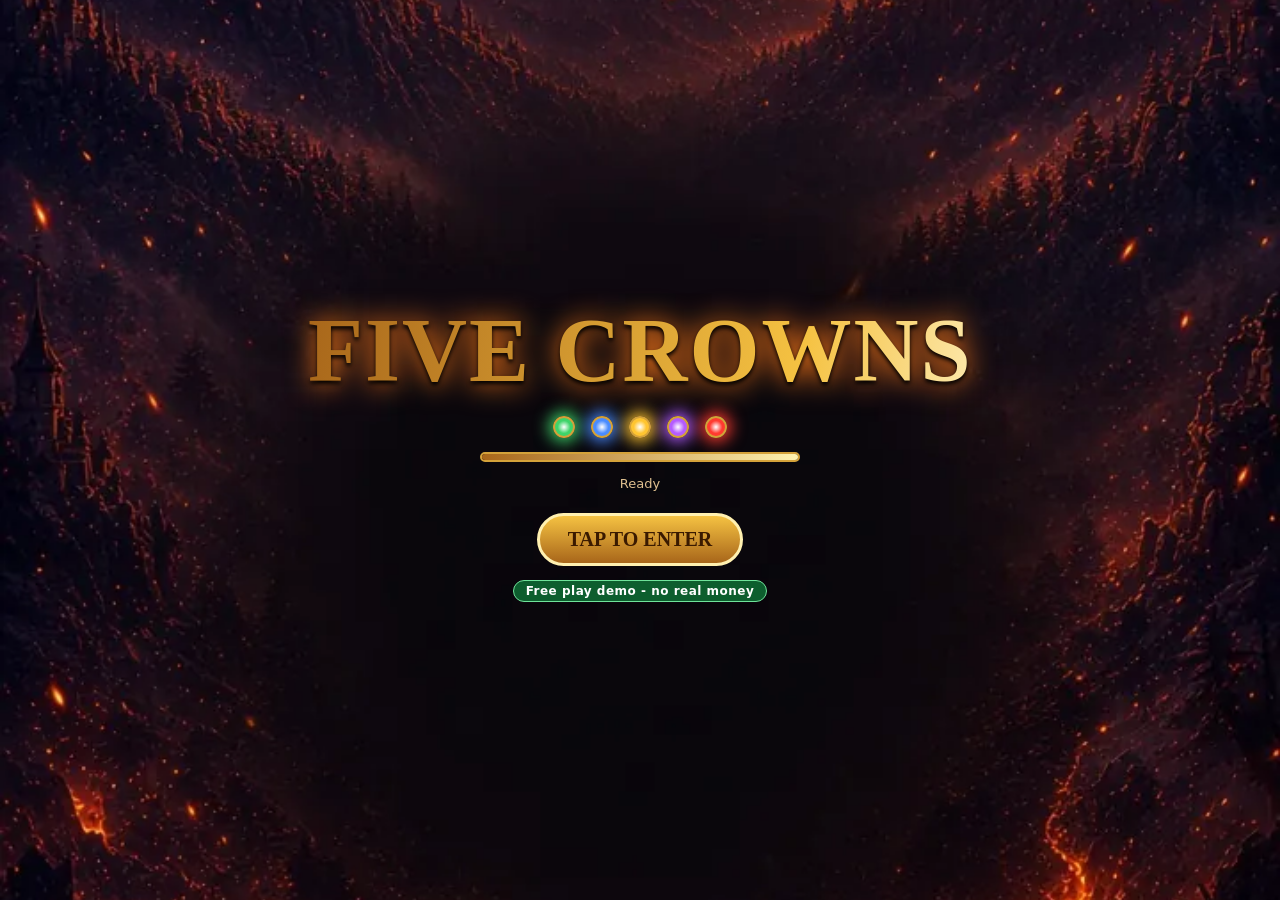
==== commit 9aaa68da: "Clash of Crowns: Spoils of War, Last Stand, STRIKE/GUARD/FURY; playtest fixes; rebalance - Predeterm" ====
--- a/index.html
+++ b/index.html
@@ -21,11 +21,12 @@
       <img id="frame" src="assets/reel_frame.webp" alt="" draggable="false">
       <div id="sheen"></div>
       <div id="crowns" aria-label="Crown meters"><i></i><i></i><i></i><i></i><i></i></div>
+      <div id="winBanner" aria-live="polite"></div>
       <div id="gems"><i></i><i></i><i></i><i></i><i></i></div>
     </div>
   </div>
+  <div id="fsHud" class="hidden" aria-live="polite"></div>
   <div id="ladder" aria-label="Jackpot ladder"></div>
-  <div id="winBanner" aria-live="polite"></div>
   <div id="controls">
     <div class="box"><span>BALANCE</span><b id="balance">1,000</b></div>
     <button id="spin" aria-label="Spin">SPIN</button>
--- a/style.css
+++ b/style.css
@@ -1,5 +1,5 @@
 *{box-sizing:border-box;-webkit-tap-highlight-color:transparent}
-html,body{margin:0;min-height:100%;background:#120608;color:#ffe9b0;font-family:Georgia,"Times New Roman",serif;overflow-x:hidden;overscroll-behavior:none}
+html,body{overflow-x:clip;margin:0;min-height:100%;background:#120608;color:#ffe9b0;font-family:Georgia,"Times New Roman",serif;overflow-x:hidden;overscroll-behavior:none}
 button{font-family:inherit;cursor:pointer;touch-action:manipulation}
 .hidden{display:none!important}
 /* ---------- backgrounds (orientation crossfade, JS aligns the dark band to the reels) ---------- */
@@ -273,3 +273,80 @@
 .jptotal .plq.jpwon b{font-size:clamp(18px,6vw,34px)}
 #crowns i:not(.on){filter:drop-shadow(0 2px 3px #000a) brightness(1.5)}
 .duel ~ .skip,#cine .skip{top:auto!important;bottom:calc(14px + env(safe-area-inset-bottom))!important}
+
+/* win banner now rides the frame's bottom rail (closes the phone gap between ladder and controls) */
+#machine #winBanner{position:absolute;left:50%;bottom:1%;translate:-50% 0;z-index:6;min-height:0;font-size:clamp(16px,4.6vw,28px)}
+#ladder{margin-top:6px}
+/* duel: keep 'Tap to speed up' clear of the round caption */
+.duel .dfoot{margin-bottom:34px}
+/* player moves */
+.moves{display:flex;justify-content:center;gap:8px;margin:4px 0 6px;flex-wrap:wrap;position:relative;z-index:5}
+.moves.hidden{display:none}
+.moves button{min-width:96px;padding:10px 12px;border-radius:14px;border:2px solid #ffe08a;font:bold 17px Georgia,serif;color:#fff6d8;letter-spacing:1px;cursor:pointer;text-shadow:0 1px 2px #000;box-shadow:0 4px 0 #0008,0 0 14px #0008}
+.moves button span{display:block;font-size:22px;line-height:1.1}
+.moves [data-move=strike]{background:linear-gradient(#c23a1a,#6a1206)}
+.moves [data-move=guard]{background:linear-gradient(#2a6ad4,#0e2a66)}
+.moves [data-move=fury]{background:linear-gradient(#f08a12,#8a2a00)}
+.moves button.picked{transform:scale(1.12);filter:brightness(1.4)}
+.mtimer{flex-basis:100%;height:4px;background:#0008;border-radius:2px;overflow:hidden;max-width:320px}
+.mtimer i{display:block;height:100%;width:100%;background:#ffd23a}
+.fighter.mv-strike{animation:mvstrike .45s ease-out}
+.fighter.mv-guard img.port{animation:mvguard .45s ease-out}
+.fighter.mv-fury{animation:mvfury .45s ease-out}
+@keyframes mvstrike{40%{transform:translateX(18%) rotate(4deg)}}
+@keyframes mvguard{50%{box-shadow:0 0 0 6px #9cd0ff,0 0 60px 20px #4a8cff;transform:scale(.96)}}
+@keyframes mvfury{30%{transform:scale(1.08);filter:drop-shadow(0 0 30px #ff3a00) brightness(1.5) saturate(1.6)}60%{transform:scale(1.04) rotate(-3deg)}}
+.fighter.fallen{filter:grayscale(.8) brightness(.6);transform:rotate(-8deg) translateY(6%);transition:all .6s}
+/* spoils + last stand + tally */
+.spoils{margin:6px 0;padding:8px 18px;border:2px solid #ffd23a;border-radius:14px;background:#000a;text-align:center;font:bold 15px Georgia,serif;color:#ffe9a8}
+.spoils b{font-size:22px;color:#fff}
+.spoils small{display:block;font:12px system-ui;color:#fffc}
+.lsnote{margin:0;color:#ffd9c0;text-align:center;font:15px Georgia,serif}
+#collect{margin-top:6px;font:bold 20px Georgia;padding:12px 28px;border-radius:30px;border:3px solid #fff0b0;background:linear-gradient(#f5c242,#a8661a);color:#3a1a00}
+/* free spins HUD on the reels */
+#fsHud{display:flex;justify-content:center;gap:6px;width:min(96vw,640px);margin:4px auto 0}
+#fsHud.hidden{display:none}
+#fsHud>div{flex:1;text-align:center;background:linear-gradient(#3a1606,#140602);border:2px solid #d4a23a;border-radius:12px;padding:4px 6px}
+#fsHud .fsm{border-color:#ff7a1a;box-shadow:0 0 14px #ff7a1a88}
+#fsHud small{display:block;font:bold 10px system-ui;color:#ffd77a;letter-spacing:1px}
+#fsHud b{font:bold clamp(16px,5vw,24px) Georgia,serif;color:#fff}
+#fsHud b.pop{animation:plqbump .35s}
+body.fsmode #ladder{display:none}
+body.fsmode #machine{filter:drop-shadow(0 0 18px #ff7a1a88)}
+.cell.sticky{box-shadow:inset 0 0 0 3px #ffd23a,inset 0 0 22px #ffb400;border-radius:6px}
+.cell.stuck{animation:stuckin .6s cubic-bezier(.2,1.7,.4,1)}
+@keyframes stuckin{0%{transform:scale(1.35);filter:brightness(2.2)}100%{transform:scale(1)}}
+@media (prefers-reduced-motion:reduce){.cell.stuck,.fighter.mv-strike,.fighter.mv-fury,.fighter.mv-guard img.port{animation:none}}
+
+/* playtest fixes */
+#stage{overflow-x:clip;margin-top:10px}
+header{position:relative;z-index:6;padding-bottom:4px}
+#crowns i.on{filter:drop-shadow(0 0 5px #ffc84a)}
+.scene.jp{width:100%;max-width:none;box-sizing:border-box;left:0;right:0}
+.callouts{display:flex;flex-wrap:wrap;justify-content:center;gap:4px 6px;max-width:94vw;margin:0 auto}
+.callouts .callout{margin:0;font-size:clamp(12px,3.4vw,18px);padding:5px 10px;white-space:nowrap}
+.fighter img.port.sprite{aspect-ratio:auto;object-fit:contain;max-height:100%;border:0;border-radius:0;box-shadow:none;filter:drop-shadow(0 0 14px var(--c)) drop-shadow(0 0 30px var(--c))}
+.fighter#fHero img.port.sprite{border:0;box-shadow:none;filter:drop-shadow(0 0 12px var(--c)) drop-shadow(0 0 28px var(--c))}
+.ally{max-width:46%;height:auto;max-height:80%;object-fit:contain}
+
+/* --- playtest polish pass --- */
+#cine{overflow-x:hidden}
+.scene.jp{overflow-x:hidden;overflow-y:auto;justify-content:flex-start;padding-left:max(3%,env(safe-area-inset-left));padding-right:max(3%,env(safe-area-inset-right))}
+.scene.jp .board{margin-left:auto;margin-right:auto;max-width:min(92vw,560px);width:100%;box-sizing:border-box}
+.jptotal,.total.jptotal{left:0;right:0;width:100%;box-sizing:border-box;overflow-x:hidden}
+.arena{overflow:hidden}                         /* keep the ally charge inside the duel frame */
+.ally{left:2%;max-width:42%;max-height:78%}
+@keyframes allyin{0%{transform:translateX(-40%);opacity:0}20%{opacity:1}55%{transform:translateX(18%)}100%{transform:translateX(28%);opacity:0}}
+#crowns{top:1%;height:12%;z-index:3}           /* no longer clips the title */
+#stage{margin-top:4px;padding-top:2px}
+header{z-index:7;margin-bottom:2px}
+.forge{animation:forge .9s cubic-bezier(.2,1.2,.4,1) both,logosheen 3s .9s linear infinite!important}
+#ladder{margin:0 auto;gap:3px}
+#app{gap:4px}
+.duel .dfoot .rounds,.duel .dfoot .log{display:block;width:min(92vw,520px);text-align:center}
+.duel .dfoot .log{margin-top:2px}
+.hcap{gap:3px;margin-top:8px}
+.hcap div{padding:3px 1px;font-size:clamp(10px,2.8vw,14px);line-height:1.15;overflow:hidden;text-overflow:ellipsis}
+.hcap small{font-size:clamp(9px,2.4vw,12px);white-space:nowrap;overflow:hidden;text-overflow:ellipsis}
+.fighter img.port.sprite{max-height:100%;width:auto;max-width:100%}
+.fighter#fHero{overflow:visible;align-items:flex-end}
